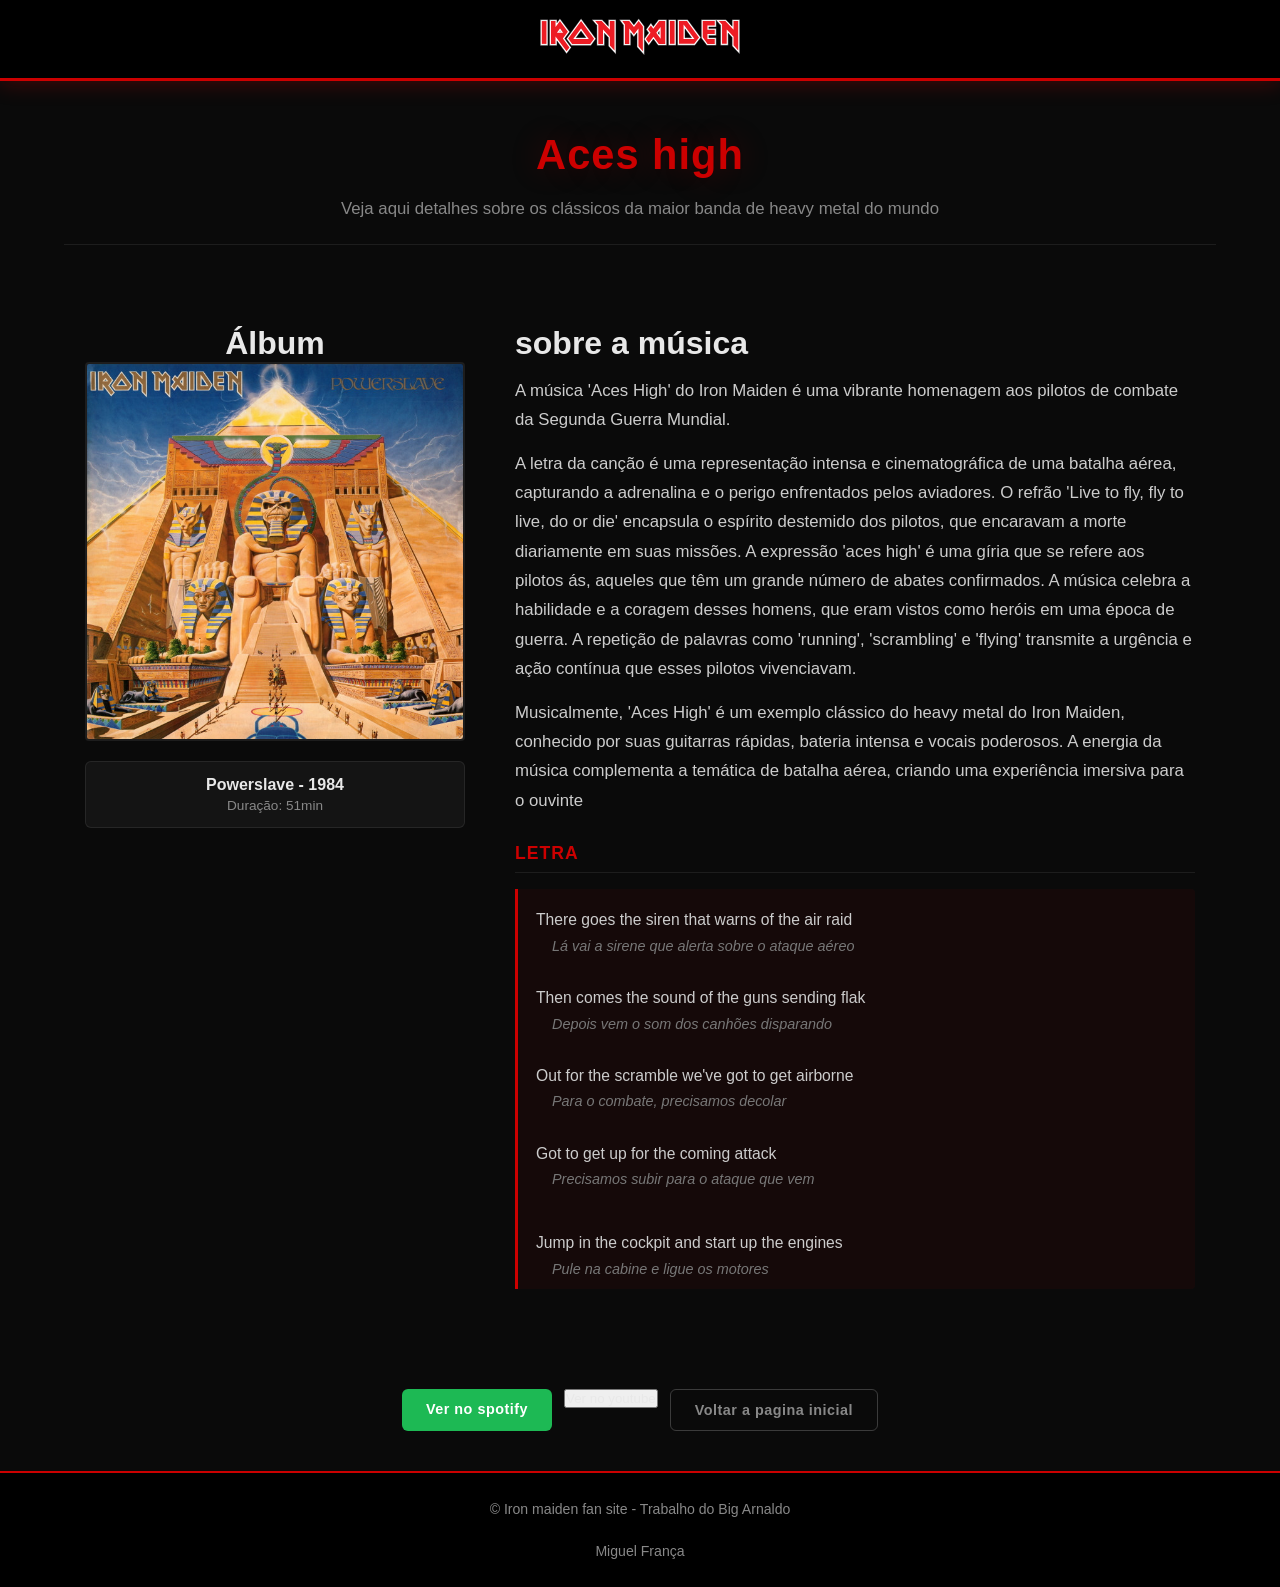
==== aces_hight.html @ a3f50d3a "passando o projeto para o GitHub" ====
<!DOCTYPE html>
<html lang="pt-br">

<head>
    <meta charset="UTF-8">
    <meta name="viewport" content="width=device-width, initial-scale=1.0">
    <link rel="stylesheet" href="css/sla.css">
    <title>Aces high</title>
</head>

<body>
    <header class="topo">

        <a href="https://www.ironmaiden.com/" target="_blank"> <img src="img/logo.svg" alt="logo (iron maiden)"
                width="20%"></a>

    </header>

    <div class="intro">
        <h1>Aces high</h1>
        <p>Veja aqui detalhes sobre os clássicos da maior banda de heavy metal do mundo</p>
    </div>

    <main class="pedra">
        <div class="conteudo">
            <div class="capa-album">
                <h1>Álbum</h1>
                <a href="powerslave.html"><img src="img/powerslave.jpg" alt=""></a>
                <div class="album-info">
                    <h3>Powerslave - 1984</h3>
                    <p>Duração: 51min</p>
                </div>
                <div class="musica">
                    <iframe style="border-radius:12px"
                        src="https://open.spotify.com/embed/track/3wFGRek61NIF330UwJCI52?utm_source=generator&theme=0"
                        width="100%" height="132" frameBorder="0" allowfullscreen=""
                        allow="autoplay; clipboard-write; encrypted-media; fullscreen; picture-in-picture"
                        loading="lazy"></iframe>
                </div>
            </div>

            <div class="musica-info">
                <div class="letra-info">
                    <h1>sobre a música</h1>
                    <p>
                        A música 'Aces High' do Iron Maiden é uma vibrante homenagem aos pilotos de combate da Segunda
                        Guerra
                        Mundial.
                    </p>
                    <p>
                        A letra da canção é uma representação intensa e cinematográfica de uma batalha aérea, capturando
                        a
                        adrenalina e o perigo enfrentados pelos aviadores. O refrão 'Live to fly, fly to live, do or
                        die'
                        encapsula o espírito destemido dos pilotos, que encaravam a morte diariamente em suas missões. A
                        expressão 'aces high' é uma gíria que se refere aos pilotos ás, aqueles que têm um grande número
                        de
                        abates confirmados. A música celebra a habilidade e a coragem desses homens, que eram vistos
                        como
                        heróis em uma época de guerra. A repetição de palavras como 'running', 'scrambling' e 'flying'
                        transmite a urgência e ação contínua que esses pilotos vivenciavam.
                    </p>
                    <p>
                        Musicalmente, 'Aces High' é um exemplo clássico do heavy metal do Iron Maiden, conhecido por
                        suas
                        guitarras rápidas, bateria intensa e vocais poderosos. A energia da música complementa a
                        temática de
                        batalha aérea, criando uma experiência imersiva para o ouvinte
                    </p>

                </div>

                <div class="n">
                    <h3 class="secao-titulo">Letra</h3>
                    <div class="letra">
                        <p>There goes the siren that warns of the air raid<br>
                            <span class="traducao">Lá vai a sirene que alerta sobre o ataque aéreo</span><br>
                            Then comes the sound of the guns sending flak<br>
                            <span class="traducao">Depois vem o som dos canhões disparando</span><br>
                            Out for the scramble we've got to get airborne<br>
                            <span class="traducao">Para o combate, precisamos decolar</span><br>
                            Got to get up for the coming attack<br>
                            <span class="traducao">Precisamos subir para o ataque que vem</span><br>
                        </p>

                        <p>Jump in the cockpit and start up the engines<br>
                            <span class="traducao">Pule na cabine e ligue os motores</span><br>
                            Remove all the wheel blocks<br>
                            <span class="traducao">Remova todos os calços</span><br>
                            There's no time to waste<br>
                            <span class="traducao">Não há tempo a perder</span><br>
                            Gathering speed as we head down the runway<br>
                            <span class="traducao">Ganhamos velocidade na pista</span><br>
                            Got to get airborne before it's too late<br>
                            <span class="traducao">Precisamos decolar antes que seja tarde</span><br>
                        </p>

                        <p>Running, scrambling, flying<br>
                            <span class="traducao">Correndo, decolando, voando</span><br>
                            Rolling, turning, diving<br>
                            <span class="traducao">Girando, virando, mergulhando</span><br>
                            Going in again<br>
                            <span class="traducao">Indo de novo</span><br>
                            Running, scrambling, flying<br>
                            <span class="traducao">Correndo, decolando, voando</span><br>
                            Rolling, turning, diving<br>
                            <span class="traducao">Girando, virando, mergulhando</span><br>
                        </p>

                        <p>Run, live to fly, fly to live, do or die<br>
                            <span class="traducao">Corra, viva para voar, voe para viver, faça ou morra</span><br>
                            Won't you run, live to fly, fly to live<br>
                            <span class="traducao">Você não vai correr, viver para voar, voar para viver?</span><br>
                            Aces high<br>
                            <span class="traducao">Ás nas alturas</span><br>
                        </p>

                        <p>Move in to fire at the mainstream of bombers<br>
                            <span class="traducao">Aproxime-se para atacar os bombardeiros</span><br>
                            Let off a sharp burst and then turn away<br>
                            <span class="traducao">Solte uma rajada e depois vire</span><br>
                            Roll over, spin round to come in behind them<br>
                            <span class="traducao">Role, gire para ficar atrás deles</span><br>
                            Move to their blindsides and firing again<br>
                            <span class="traducao">Vá para seus pontos cegos e atire novamente</span><br>
                        </p>

                        <p>Bandits at 8 o'clock move in behind us<br>
                            <span class="traducao">Bandidos às 8 horas se aproximam por trás</span><br>
                            Ten ME-109s out of the sun<br>
                            <span class="traducao">Dez ME-109s vindo do sol</span><br>
                            Ascending and turning our Spitfires to face them<br>
                            <span class="traducao">Subindo e virando nossos Spitfires para enfrentá-los</span><br>
                            Heading straight for them I press down my guns<br>
                            <span class="traducao">Indo direto para eles, aperto meus canhões</span><br>
                        </p>

                        <p>Rolling, turning, diving<br>
                            <span class="traducao">Girando, virando, mergulhando</span><br>
                            Rolling, turning, diving<br>
                            <span class="traducao">Girando, virando, mergulhando</span><br>
                            Doing it again<br>
                            <span class="traducao">Fazendo de novo</span><br>
                            Rolling, turning, diving<br>
                            <span class="traducao">Girando, virando, mergulhando</span><br>
                            Rolling, turning, diving<br>
                            <span class="traducao">Girando, virando, mergulhando</span><br>
                        </p>

                        <p>Run, live to fly, fly to live, do or die<br>
                            <span class="traducao">Corra, viva para voar, voe para viver, faça ou morra</span><br>
                            Won't you run, live to fly, fly to live<br>
                            <span class="traducao">Você não vai correr, viver para voar, voar para viver?</span><br>
                            Aces high<br>
                            <span class="traducao">Ás nas alturas</span><br>
                        </p>

                    </div>

                </div>

            </div>
    </main>
    <div class="botoes">

        <a href="https://open.spotify.com/intl-pt/track/3wFGRek61NIF330UwJCI52?si=a90b04cc6e7a4bd7"
            class="btn btn-spotify" target="_blank">Ver no spotify</a>
        <a href="https://youtu.be/Xg9aQvjMS60" target="_blank"><button>Ver no youtube</button></a>
        <a href="index.html" class="btn btn-voltar">Voltar a pagina inicial</a>

    </div>
    </div>


    <footer>
        <p>&copy; Iron maiden fan site - Trabalho do Big Arnaldo</p>
        <br>
        <p>Miguel França</p>
    </footer>


</body>

</html>
---- css/sla.css ----
:root {
    --red: #cc0000;
    --red-dark: #8a0000;
    --red-glow: rgba(204, 0, 0, 0.25);
    --bg: #0a0a0a;
    --bg-card: #141414;
    --bg-card-hover: #1e1e1e;
    --border: rgba(255, 255, 255, 0.08);
    --border-hover: rgba(255, 255, 255, 0.2);
    --text: #e8e8e8;
    --text-muted: #888;
    --font: 'Segoe UI', Arial, Helvetica, sans-serif;
}

* {
    padding: 0;
    margin: 0;
    box-sizing: border-box;
    color: var(--text);
    font-family: var(--font);
}

body {
    background-color: var(--bg);
    min-height: 100vh;
    display: flex;
    flex-direction: column;
}

/* HEADER */
header.topo {
    background: #000;
    padding: 18px 0;
    border-bottom: 3px solid var(--red);
    text-align: center;
    position: sticky;
    top: 0;
    z-index: 100;
    box-shadow: 0 2px 20px rgba(204, 0, 0, 0.3);
}

header.topo img {
    max-width: 200px;
    width: 18%;
    min-width: 110px;
    height: auto;
    transition: transform 0.3s, filter 0.3s;
}

header.topo img:hover {
    transform: scale(1.06);
    filter: drop-shadow(0 0 8px var(--red));
}

/* INTRO */
.intro {
    margin: 50px auto;
    text-align: center;
    padding-bottom: 20px;
    width: 90%;
    max-width: 1200px;
    border-bottom: 1px solid var(--border);
}

.intro h1 {
    color: var(--red);
    font-size: 2.6rem;
    font-weight: 700;
    padding-bottom: 16px;
    letter-spacing: 1px;
    text-shadow: 0 0 30px var(--red-glow);
}

.intro p {
    font-size: 1.05rem;
    color: var(--text-muted);
    line-height: 1.7;
}

/* CATALOGO INDEX */
.catalogo {
    display: flex;
    margin: 0 auto;
    justify-content: center;
    flex-wrap: wrap;
    gap: 32px;
    width: 85%;
    max-width: 1200px;
    padding: 20px 0 80px;
}

.card-musica {
    position: relative;
    width: 200px;
    text-align: center;
    border-radius: 6px;
    overflow: hidden;
    background: var(--bg-card);
    border: 1px solid var(--border);
    transition: transform 0.35s, border-color 0.35s, box-shadow 0.35s;
}

.card-musica a {
    text-decoration: none;
    display: block;
}

.card-musica img {
    width: 100%;
    height: 200px;
    object-fit: cover;
    display: block;
    transition: transform 0.5s;
}

.card-musica:hover {
    transform: translateY(-8px);
    border-color: var(--red);
    box-shadow: 0 8px 30px var(--red-glow);
}

.card-musica:hover img {
    transform: scale(1.05);
}

.card-info {
    padding: 12px 10px;
    background: var(--bg-card);
}

.card-info h4 {
    font-size: 0.95rem;
    font-weight: 600;
    margin-bottom: 4px;
}

.card-info p {
    font-size: 0.8rem;
    color: var(--text-muted);
}

/* PAGINA MUSICA */
main.pedra {
    margin: 0 auto;
    max-width: 1300px;
    padding: 30px 20px;
    flex: 1;
}

.conteudo {
    display: flex;
    flex-wrap: wrap;
    gap: 50px;
    justify-content: center;
}

.capa-album {
    text-align: center;
    max-width: 380px;
    flex: 1;
    min-width: 280px;
}

.capa-album h2 {
    color: var(--red);
    margin-bottom: 14px;
    font-size: 1.1rem;
    text-transform: uppercase;
    letter-spacing: 2px;
}

.capa-album img {
    width: 100%;
    max-width: 380px;
    border: 2px solid var(--border);
    border-radius: 4px;
    transition: border-color 0.4s, box-shadow 0.4s;
}

.capa-album img:hover {
    border-color: var(--red);
    box-shadow: 0 0 30px var(--red-glow);
}

.album-info {
    background: var(--bg-card);
    border: 1px solid var(--border);
    border-radius: 6px;
    margin-top: 16px;
    padding: 14px;
}

.album-info h3 {
    font-size: 1rem;
    margin-bottom: 4px;
}

.album-info p {
    font-size: 0.85rem;
    color: var(--text-muted);
}

.player {
    margin-top: 20px;
}

.musica-info {
    max-width: 680px;
    flex: 2;
    min-width: 280px;
}

.letra-info h2 {
    color: var(--red);
    border-bottom: 1px solid var(--red);
    padding-bottom: 10px;
    margin-bottom: 20px;
    font-size: 1.4rem;
    text-transform: uppercase;
    letter-spacing: 1px;
}

.letra-info p {
    font-size: 1.05rem;
    margin: 14px 0;
    line-height: 1.75;
    color: #ccc;
}

.secao-titulo {
    color: var(--red);
    border-bottom: 1px solid var(--border);
    padding-bottom: 8px;
    margin: 28px 0 16px;
    font-size: 1.1rem;
    text-transform: uppercase;
    letter-spacing: 1px;
}

.letra {
    background: rgba(204, 0, 0, 0.06);
    border-left: 3px solid var(--red);
    border-radius: 0 4px 4px 0;
    max-height: 400px;
    overflow-y: auto;
    padding: 18px;
    margin-bottom: 30px;
}

.letra p {
    color: #ccc;
    margin-bottom: 12px;
    font-weight: 500;
    line-height: 1.7;
    font-size: 0.98rem;
}

.letra::-webkit-scrollbar {
    width: 6px;
}

.letra::-webkit-scrollbar-thumb {
    background: rgba(204, 0, 0, 0.35);
    border-radius: 3px;
}

.letra::-webkit-scrollbar-thumb:hover {
    background: rgba(204, 0, 0, 0.6);
}

.traducao {
    color: #777;
    display: block;
    margin-left: 16px;
    font-style: italic;
    font-size: 0.9rem;
}

/* BOTOES */
.botoes {
    display: flex;
    flex-wrap: wrap;
    gap: 12px;
    margin: 40px auto;
    max-width: 1000px;
    justify-content: center;
}

.btn {
    background: var(--red);
    border: none;
    border-radius: 6px;
    padding: 12px 24px;
    color: #fff;
    font-weight: 700;
    font-size: 0.9rem;
    cursor: pointer;
    text-decoration: none;
    display: inline-block;
    transition: background 0.25s, transform 0.2s, box-shadow 0.25s;
    letter-spacing: 0.5px;
}

.btn:hover {
    background: var(--red-dark);
    transform: translateY(-2px);
    box-shadow: 0 4px 16px var(--red-glow);
}

.btn-spotify {
    background: #1db954;
}

.btn-spotify:hover {
    background: #17a349;
    box-shadow: 0 4px 16px rgba(29, 185, 84, 0.3);
}

.btn-voltar {
    background: transparent;
    border: 1px solid var(--border-hover);
    color: var(--text-muted);
}

.btn-voltar:hover {
    background: var(--bg-card-hover);
    color: var(--text);
    transform: none;
    box-shadow: none;
}

/* PAGINA ALBUM */
.album-page {
    margin: 0 auto;
    max-width: 1200px;
    display: flex;
    flex-wrap: wrap;
    gap: 40px;
    justify-content: center;
    padding: 30px 20px 80px;
}

.album {
    max-width: 380px;
    flex: 1;
    min-width: 280px;
}

.album img {
    width: 100%;
    border: 2px solid var(--border);
    border-radius: 4px;
    margin-bottom: 20px;
    transition: border-color 0.4s, box-shadow 0.4s;
}

.album img:hover {
    border-color: var(--red);
    box-shadow: 0 0 30px var(--red-glow);
}

.mpb {
    background: var(--bg-card);
    border: 1px solid var(--border);
    border-radius: 8px;
    padding: 20px;
}

.mpb p {
    font-size: 1.02rem;
    margin-bottom: 14px;
    line-height: 1.75;
    color: #ccc;
}

.mpb p:last-child {
    margin-bottom: 0;
}

.album-detalhes {
    max-width: 420px;
    flex: 1;
    min-width: 280px;
    display: flex;
    flex-direction: column;
    gap: 20px;
}

.detalhe-card {
    background: var(--bg-card);
    border: 1px solid var(--border);
    border-radius: 8px;
    padding: 18px;
    transition: background 0.3s, transform 0.3s;
}

.detalhe-card:hover {
    background: var(--bg-card-hover);
    transform: translateY(-3px);
}

.card-titulo {
    color: var(--red);
    font-size: 0.9rem;
    font-weight: 700;
    text-transform: uppercase;
    letter-spacing: 1.5px;
    margin-bottom: 14px;
    padding-bottom: 8px;
    border-bottom: 1px solid var(--border);
}

.so-aceita {
    color: var(--red);
    font-weight: 700;
}

.detalhe-card p {
    margin-bottom: 10px;
    border-bottom: 1px solid var(--border);
    padding-bottom: 8px;
    font-size: 0.98rem;
    line-height: 1.5;
}

.detalhe-card p:last-child {
    border-bottom: none;
    margin-bottom: 0;
    padding-bottom: 0;
}

.detalhe-card ol {
    list-style: none;
    padding: 0;
    counter-reset: tracklist;
}

.detalhe-card ol li {
    counter-increment: tracklist;
    border: 1px solid var(--border);
    border-radius: 4px;
    margin-bottom: 8px;
    transition: all 0.25s;
}

.detalhe-card ol li::before {
    content: counter(tracklist) ". ";
    color: var(--red);
    font-weight: 700;
    padding-left: 10px;
}

.detalhe-card ol a {
    text-decoration: none;
    display: block;
    padding: 10px 10px 10px 0;
    color: var(--text);
    font-size: 0.92rem;
}

.detalhe-card ol li:hover {
    border-color: var(--red);
    background: rgba(204, 0, 0, 0.06);
    transform: translateX(4px);
}

.comentario {
    color: #ff6464;
    font-style: italic;
    font-weight: 500;
}

/* FOOTER */
footer {
    background: #000;
    border-top: 2px solid var(--red);
    padding: 24px;
    text-align: center;
    margin-top: auto;
}

footer p {
    margin: 4px 0;
    font-size: 0.88rem;
    color: var(--text-muted);
}

footer a {
    color: var(--red);
    text-decoration: none;
}

/* RESPONSIVIDADE */
@media (max-width: 900px) {

    .conteudo,
    .album-page {
        flex-direction: column;
        align-items: center;
    }

    .intro h1 {
        font-size: 2rem;
    }
}

@media (max-width: 600px) {
    .intro h1 {
        font-size: 1.7rem;
    }

    .catalogo {
        gap: 16px;
    }

    .card-musica {
        width: 140px;
    }

    .card-musica img {
        height: 140px;
    }

    .letra {
        max-height: 260px;
    }

    .btn {
        padding: 10px 18px;
        font-size: 0.82rem;
    }

    header.topo img {
        width: 28%;
        min-width: 90px;
    }
}
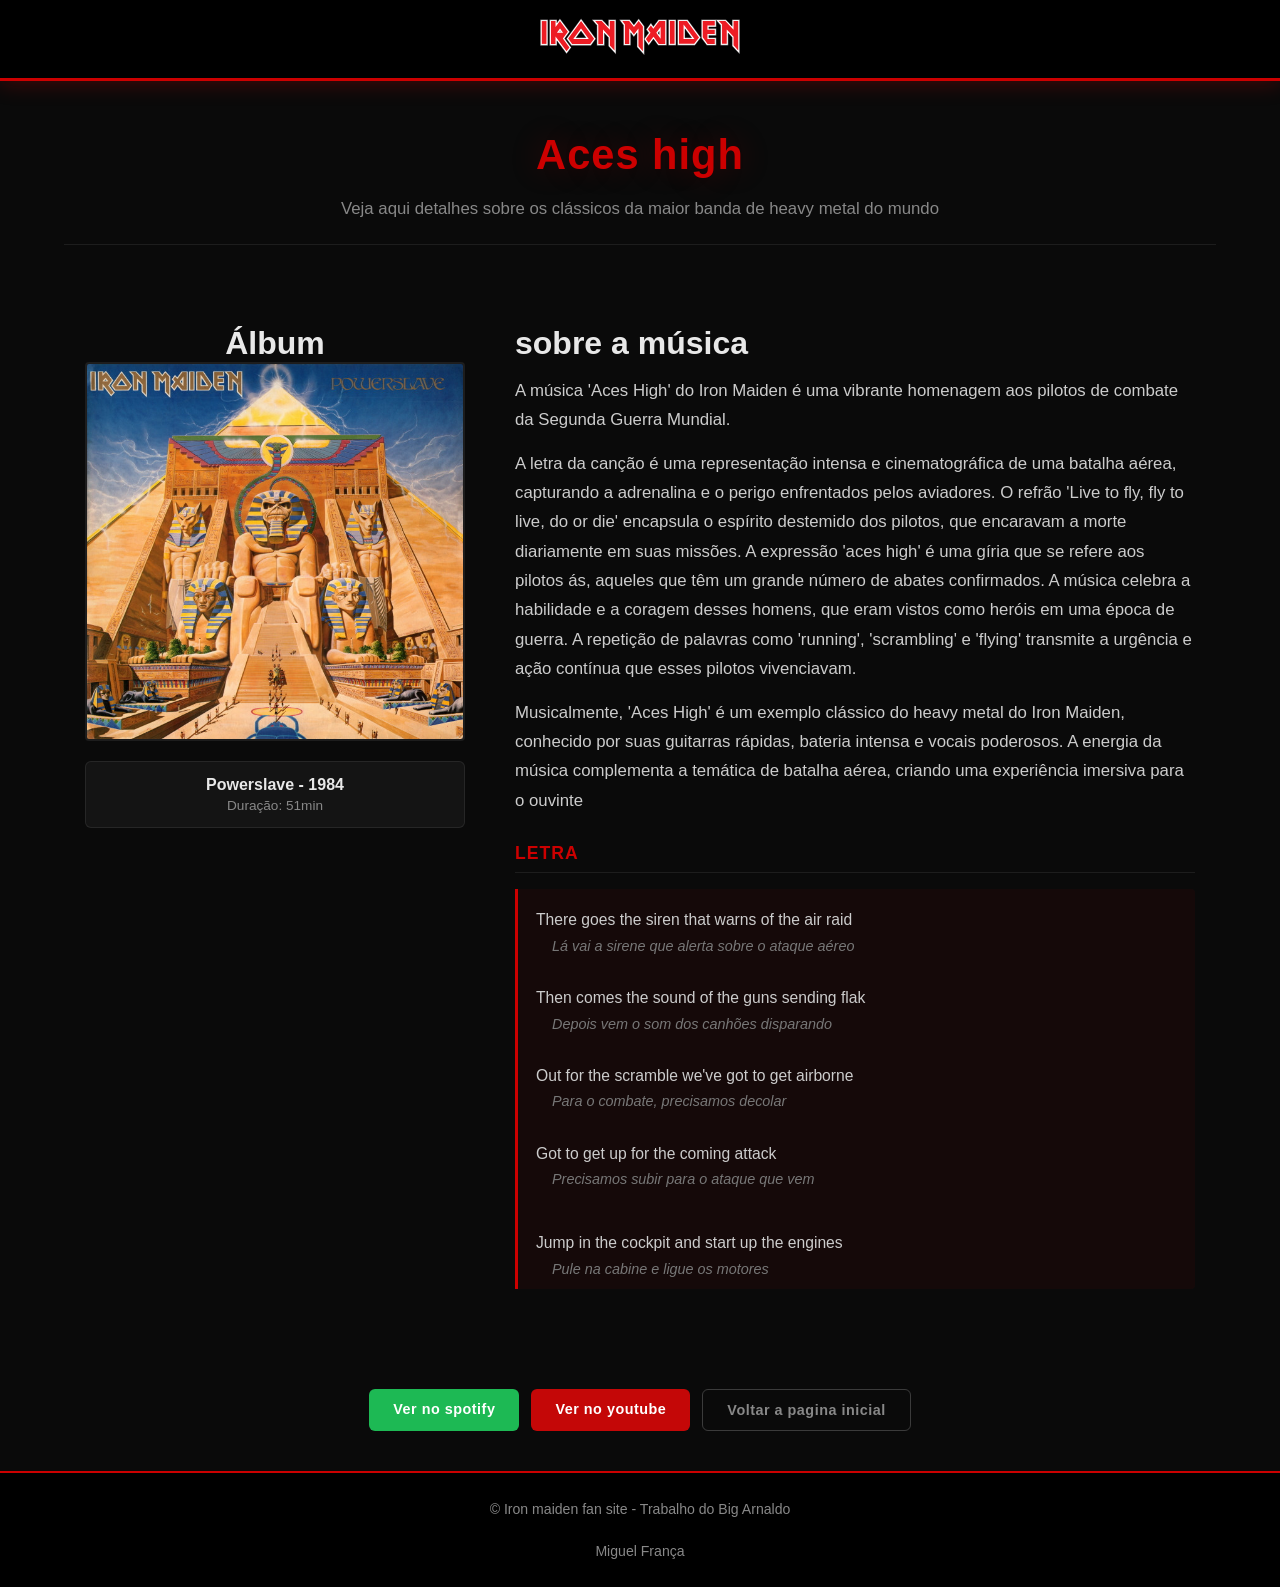
==== commit 5039cea0: "alteração: arrumando o CSS" ====
--- a/aces_hight.html
+++ b/aces_hight.html
@@ -165,7 +165,7 @@
 
         <a href="https://open.spotify.com/intl-pt/track/3wFGRek61NIF330UwJCI52?si=a90b04cc6e7a4bd7"
             class="btn btn-spotify" target="_blank">Ver no spotify</a>
-        <a href="https://youtu.be/Xg9aQvjMS60" target="_blank"><button>Ver no youtube</button></a>
+        <a class="btn btn-tube" href="https://youtu.be/Xg9aQvjMS60" target="_blank">Ver no youtube</a>
         <a href="index.html" class="btn btn-voltar">Voltar a pagina inicial</a>
 
     </div>
--- a/css/sla.css
+++ b/css/sla.css
@@ -330,6 +330,15 @@
     box-shadow: none;
 }
 
+.btn-tube {
+    background: #c40707;
+}
+
+.btn-tube:hover {
+    background: #810404;
+    box-shadow: 0 4px 16px rgba(185, 29, 29, 0.582);
+}
+
 /* PAGINA ALBUM */
 .album-page {
     margin: 0 auto;
